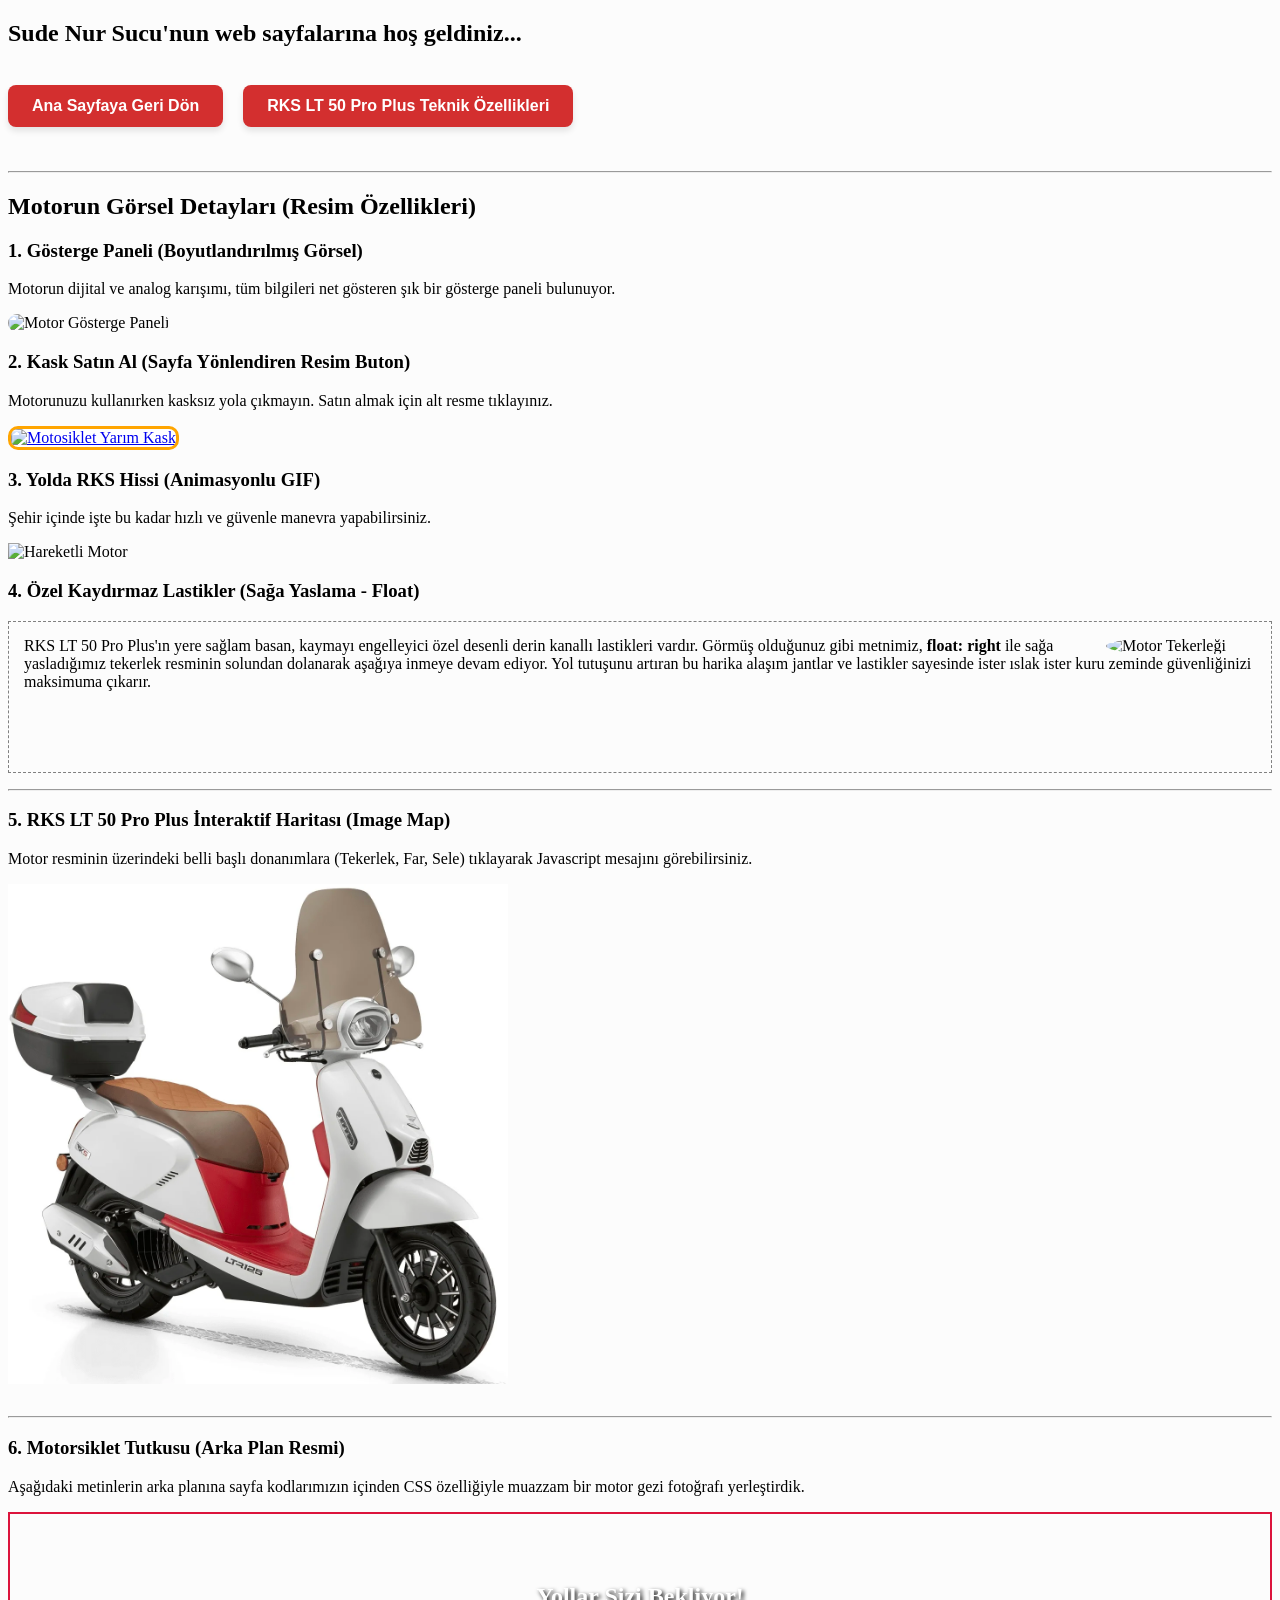
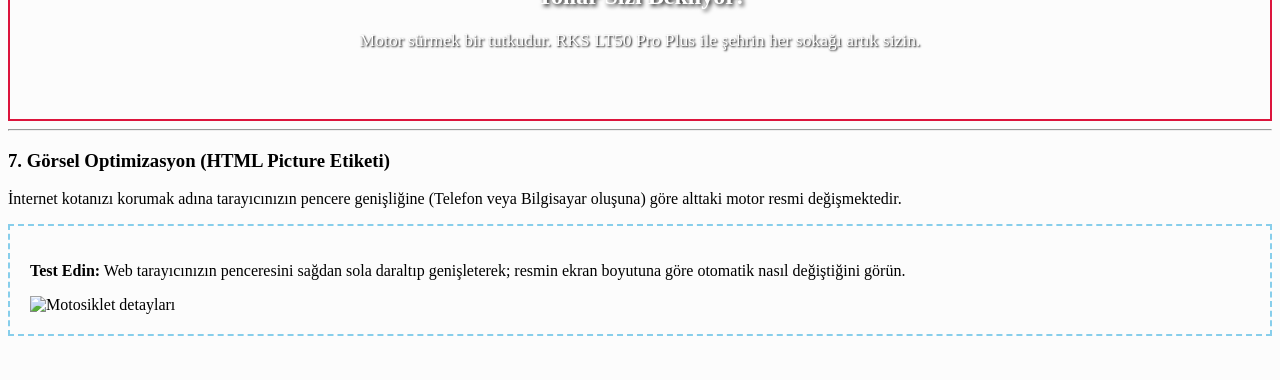
==== gorsel_inceleme.html @ bdb7a24f "Add files via upload" ====
<!DOCTYPE html>
<html lang="tr">
<head>
    <meta charset="UTF-8">
    <meta name="viewport" content="width=device-width, initial-scale=1.0">
    <title>Sude Nur Sucu - RKS Görsel Detaylar</title>
    <link rel="stylesheet" href="styles.css?v=2">
</head>
<body>

    <!-- Üst Yönlendirmeler -->
    <h2>Sude Nur Sucu'nun web sayfalarına hoş geldiniz...</h2>
    <br>
    
    <a href="index.html" class="modern-btn">Ana Sayfaya Geri Dön</a>
    &nbsp;&nbsp;&nbsp;
    <a href="teknik_ozellikler.html" class="modern-btn">RKS LT 50 Pro Plus Teknik Özellikleri</a>
    <br><br><br>
    <hr>

    <!-- GÖRSELLER REHBERİ (Motor Temalı) -->
    <h2>Motorun Görsel Detayları (Resim Özellikleri)</h2>
    
    <h3>1. Gösterge Paneli (Boyutlandırılmış Görsel)</h3>
    <p>Motorun dijital ve analog karışımı, tüm bilgileri net gösteren şık bir gösterge paneli bulunuyor.</p>
    <!-- Stil kodu ile resim boyutlandırma örneği -->
    <img src="https://images.unsplash.com/photo-1558981806-ec527fa84c39?ixlib=rb-1.2.1&auto=format&fit=crop&w=400&q=80" alt="Motor Gösterge Paneli" style="width:300px; height:180px; border-radius: 10px;">

    <h3>2. Kask Satın Al (Sayfa Yönlendiren Resim Buton)</h3>
    <p>Motorunuzu kullanırken kasksız yola çıkmayın. Satın almak için alt resme tıklayınız.</p>
    <a href="https://www.google.com/search?q=yar%C4%B1m+motosiklet+kask%C4%B1" target="_blank" title="Kask satın almak için tıklayın">
        <img src="https://upload.wikimedia.org/wikipedia/commons/thumb/d/db/Motorcycle_helmet_Black.jpg/320px-Motorcycle_helmet_Black.jpg" alt="Motosiklet Yarım Kask" style="width:120px; height:120px; border: 3px solid orange; object-fit: cover; border-radius: 10px; background-color: white;">
    </a>

    <h3>3. Yolda RKS Hissi (Animasyonlu GIF)</h3>
    <p>Şehir içinde işte bu kadar hızlı ve güvenle manevra yapabilirsiniz.</p>
    <!-- Harici bir kaynaktan (Giphy vs.) Motor GIF i ekleme örneği -->
    <img src="https://media.giphy.com/media/l1Aswx03WbLDf9kYw/giphy.gif" alt="Hareketli Motor" style="width:200px;">

    <h3>4. Özel Kaydırmaz Lastikler (Sağa Yaslama - Float)</h3>
    <p style="border: 1px dashed gray; padding: 15px; overflow: auto; min-height: 120px;">
        <!-- Resmi sağa float komutu ile yaslama örneği -->
        <img src="https://images.unsplash.com/photo-1621007947382-bb3c3994e3fb?auto=format&fit=crop&w=150&q=80" alt="Motor Tekerleği" style="float:right; width:150px; margin-left:15px; border-radius: 50%;">
        RKS LT 50 Pro Plus'ın yere sağlam basan, kaymayı engelleyici özel desenli derin kanallı lastikleri vardır. Görmüş olduğunuz gibi metnimiz, <b>float: right</b> ile sağa yasladığımız tekerlek resminin solundan dolanarak aşağıya inmeye devam ediyor. Yol tutuşunu artıran bu harika alaşım jantlar ve lastikler sayesinde ister ıslak ister kuru zeminde güvenliğinizi maksimuma çıkarır.
    </p>

    <hr>

    <h3>5. RKS LT 50 Pro Plus İnteraktif Haritası (Image Map)</h3>
    <p>Motor resminin üzerindeki belli başlı donanımlara (Tekerlek, Far, Sele) tıklayarak Javascript mesajını görebilirsiniz.</p>
    
    <!-- Resim Haritası Kullanımı -->
    <img src="rkslt50proplus.jpg.webp" alt="RKS LT50 Pro Plus" usemap="#motorharitasi" style="width:500px; height:auto; margin-bottom: 20px;">
    
    <map name="motorharitasi">
        <!-- Motorun ön teker tahmini bölgesine tıklama alanı (Daire) -->
        <area shape="circle" coords="120,380,50" alt="Ön Teker" href="javascript:void(0);" onclick="alert('Güçlü disk frenlere ve yol tutuşuna sahip alaşım jantlı ön teker!');" title="Ön Tekeri İncele">
        <!-- Motorun Far tahmini bölgesine tıklama alanı (Dikdörtgen)-->
        <area shape="rect" coords="150,50,250,150" alt="Ön Far" href="javascript:void(0);" onclick="alert('Geceyi gündüze çeviren düşük tüketimli LED Ön Far takımı!');" title="LED Far">
        <!-- Sele/Koltuk tahmini bölgesine tıklama (Dikdörtgen) -->
        <area shape="rect" coords="250,180,450,250" alt="Sele" href="javascript:void(0);" onclick="alert('İsteğe bağlı portbagaj takılabilen ekstra konforlu geniş sele!');" title="Sele Konforu">
    </map>

    <br>
    
    <hr>
    
    <h3>6. Motorsiklet Tutkusu (Arka Plan Resmi)</h3>
    <p>Aşağıdaki metinlerin arka planına sayfa kodlarımızın içinden CSS özelliğiyle muazzam bir motor gezi fotoğrafı yerleştirdik.</p>
    <!-- Background Image Kullanım Örneği -->
    <div style="background-image: url('https://images.unsplash.com/photo-1558980394-0a06c4631733?auto=format&fit=crop&w=800&q=80'); background-repeat: no-repeat; background-size: cover; color: white; padding: 50px; text-align: center; border: 2px solid crimson;">
        <h2 style="text-shadow: 2px 2px 4px #000000;">Yollar Sizi Bekliyor!</h2>
        <p style="text-shadow: 1px 1px 2px #000000; font-size: 110%;">Motor sürmek bir tutkudur. RKS LT50 Pro Plus ile şehrin her sokağı artık sizin.</p>
    </div>

    <hr>
    
    <h3>7. Görsel Optimizasyon (HTML Picture Etiketi)</h3>
    <p>İnternet kotanızı korumak adına tarayıcınızın pencere genişliğine (Telefon veya Bilgisayar oluşuna) göre alttaki motor resmi değişmektedir.</p>
    <div style="border: 2px dashed skyblue; padding: 20px;">
        <p><b>Test Edin:</b> Web tarayıcınızın penceresini sağdan sola daraltıp genişleterek; resmin ekran boyutuna göre otomatik nasıl değiştiğini görün.</p>
        <picture>
            <!-- Ekran büyükse (Masaüstü): Manzara içinde Motor -->
            <source media="(min-width: 650px)" srcset="https://images.unsplash.com/photo-1558980394-0a06c4631733?auto=format&fit=crop&w=600&q=80">
            <!-- Ekran orta boydaysa (Tablet): Yakın çekim kasklı motorcu -->
            <source media="(min-width: 465px)" srcset="https://images.unsplash.com/photo-1533090161767-e6ffed986c88?auto=format&fit=crop&w=400&q=80">
            <!-- Çok dar ekran (Telefonsa): Motor Göstergesi resmi çıkar -->
            <img src="https://images.unsplash.com/photo-1558981806-ec527fa84c39?auto=format&fit=crop&w=250&q=80" alt="Motosiklet detayları" style="width:auto; max-width:100%;">
        </picture>
    </div>

    <br><br>

</body>
</html>
---- styles.css ----
/* Bu dosya sitenin Harici (External) CSS dosyasıdır. */

/* Siteye genel kurallar buradan verilir, o yüzden diğer sayfalara da bu dosyayı bağladığımızda hepsinin tasarımı aynı olur. */
body {
    /* İstersen bütün arka planı buradan değiştirebilirsin. Şimdilik sitemizin arka planı çok uçuk bir gri olacak. */
    background-color: #fcfcfc; 
}

/* Bu sınıfa sahip kutuların etrafına boşluk (margin), iç boşluk (padding) ve kalınlık (bold) vs. ekledik */
.css-kutu-ornek {
    border: 2px solid DodgerBlue;  /* Kutuya 2 piksel kalınlığında düz ve mavi bir çerçeve çiztik */
    padding: 30px;                 /* Çerçeve çizgisi ile içerideki yazı arasında 30 piksellik bir (İç Boşluk) yarattık */
    margin: 50px;                  /* Kutumuzun dışındaki diğer elemanlardan (paragraflar veya duvarlardan) 50 piksel (Dış Boşluk) bıraktık */
    background-color: AliceBlue;   /* Sadece bu kutucuğun arkaplan rengi çok açık bir mavi oldu */
    font-family: Arial, Helvetica, sans-serif; /* Bu kutudaki yazı fontu Arial şekline dönüşsün */
}

/* Sitemizdeki özel bağlantı metinlerinin genel renklerini belirleyelim */
.ozel-baglanti:link {
    color: green;
    background-color: transparent;
    text-decoration: none;
}

.ozel-baglanti:visited {
    color: pink;
    background-color: transparent;
    text-decoration: none;
}

.ozel-baglanti:hover {
    color: red;
    background-color: transparent;
    text-decoration: underline;
}

.ozel-baglanti:active {
    color: yellow;
    background-color: transparent;
    text-decoration: underline;
}

/* Sitemizde buton gibi görünen bir bağlantı tasarlayalım */
.baglanti-butonu {
    background-color: #f44336;
    color: white;
    padding: 15px 25px;
    text-align: center;
    text-decoration: none; /* Alt çizgiyi kaldırdık */
    display: inline-block;
}

.baglanti-butonu:hover, .baglanti-butonu:active {
    background-color: red;
}

/* Modern Buton Tasarımları (RKS Kırmızısı) */
.modern-btn {
    background-color: #d32f2f;
    color: white !important;
    padding: 12px 24px;
    text-align: center;
    text-decoration: none !important;
    display: inline-block;
    font-size: 16px;
    font-family: Arial, sans-serif;
    font-weight: bold;
    border-radius: 8px;
    transition: 0.3s;
    box-shadow: 0 4px 6px rgba(0,0,0,0.1);
}

.modern-btn:hover {
    background-color: #b71c1c;
    transform: translateY(-2px);
    box-shadow: 0 6px 8px rgba(0,0,0,0.2);
}

.iletisim-btn {
    background-color: #1976d2; /* Mavi Tonu */
}

.iletisim-btn:hover {
    background-color: #1565c0;
}
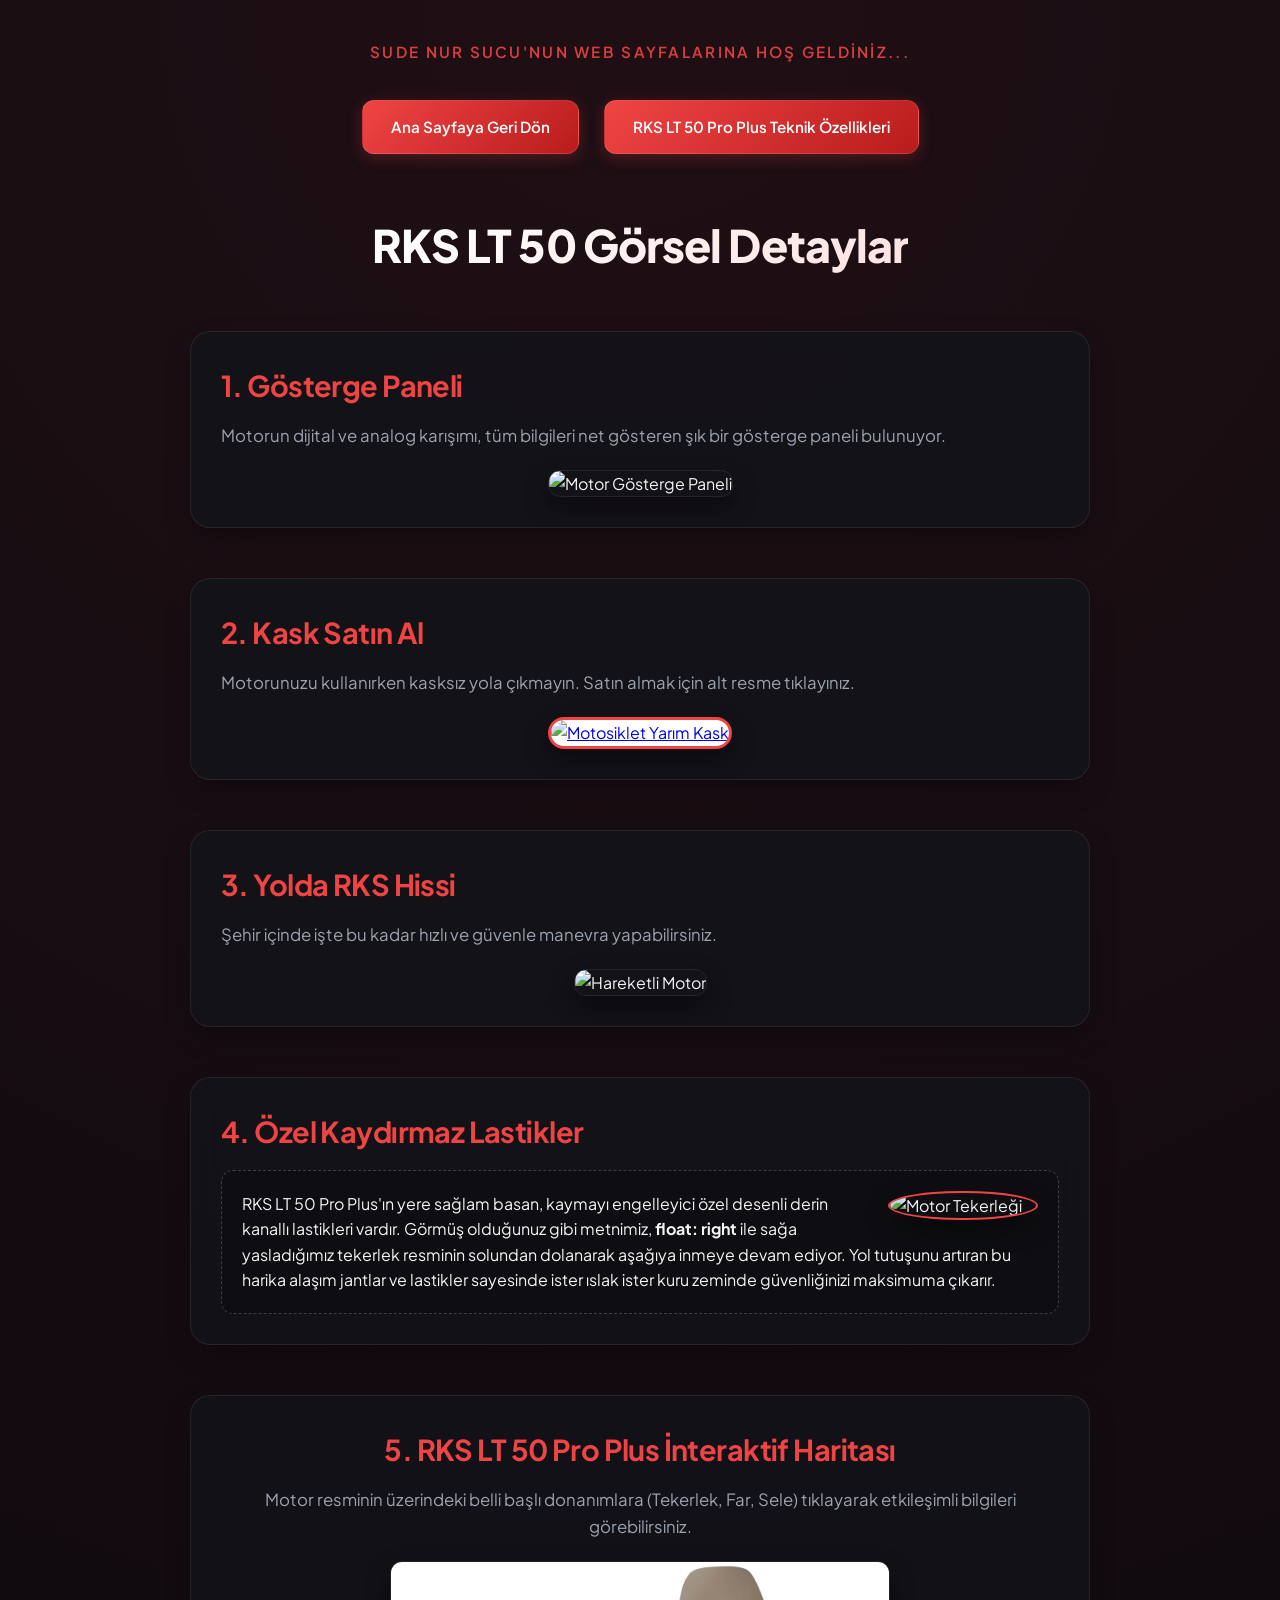
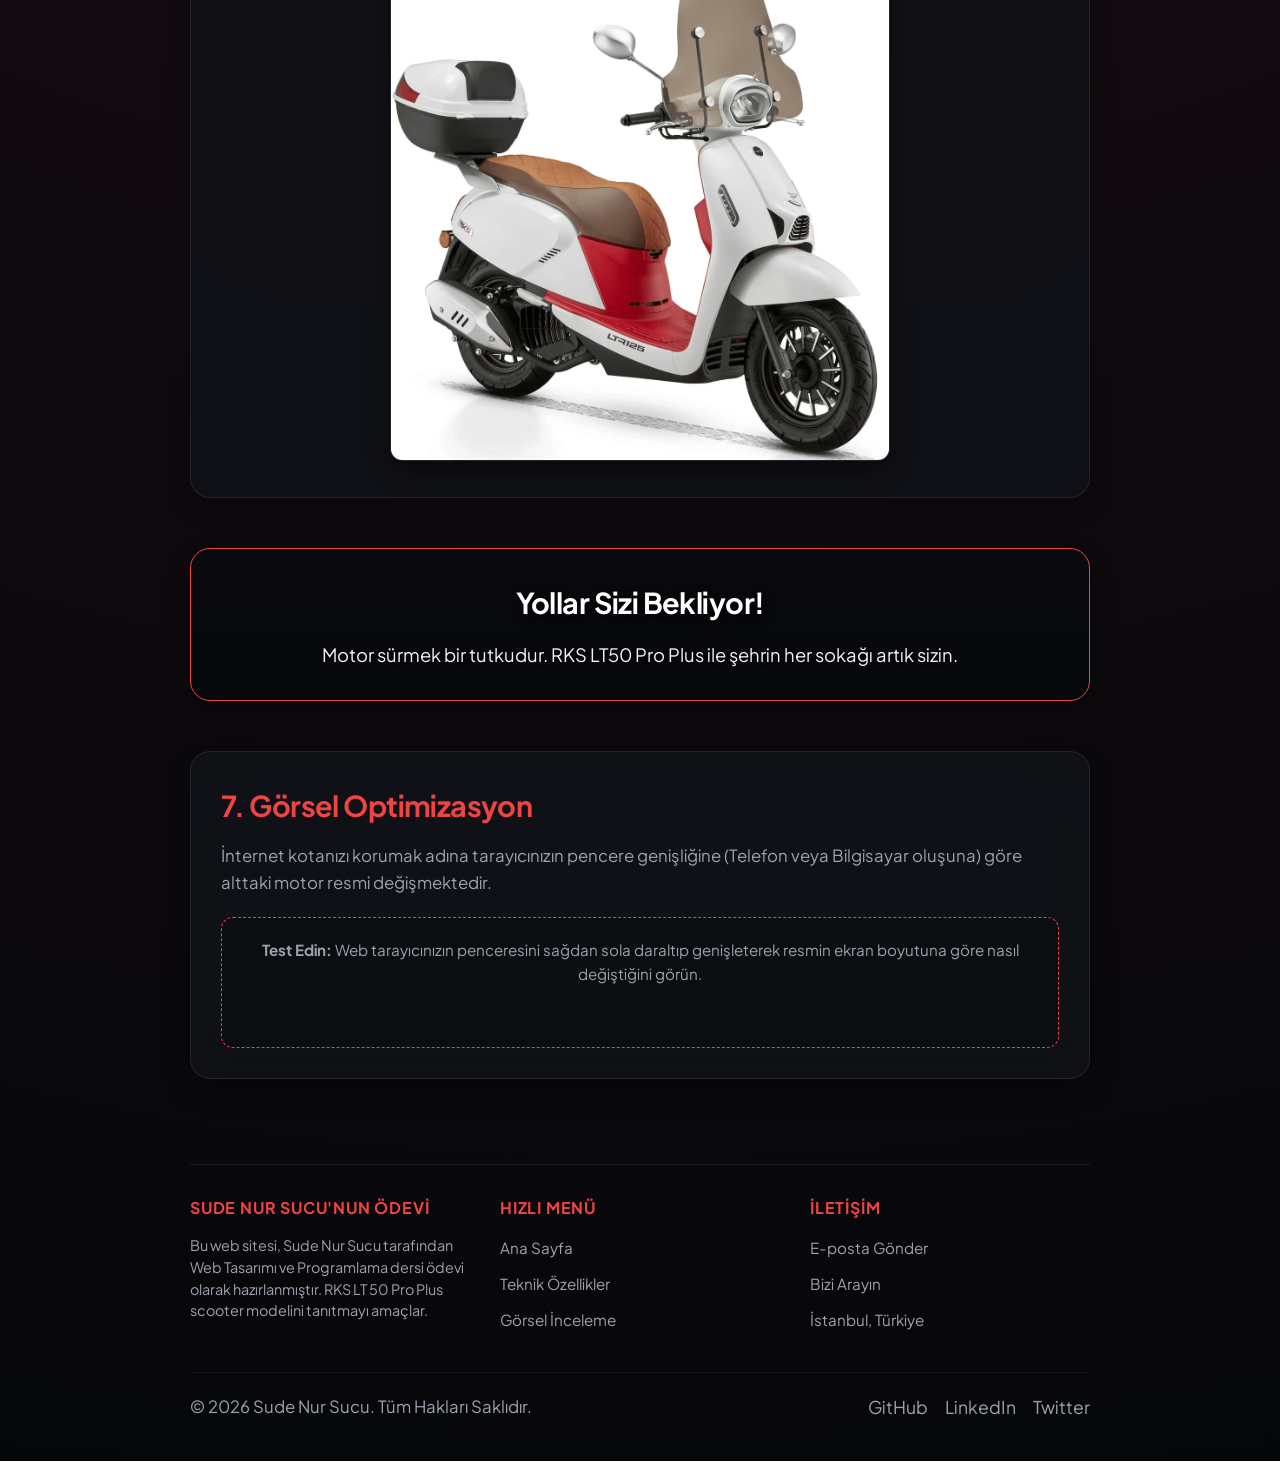
==== commit c8336fcd: "Add files via upload" ====
--- a/gorsel_inceleme.html
+++ b/gorsel_inceleme.html
@@ -1,95 +1,160 @@
 <!DOCTYPE html>
 <html lang="tr">
+
 <head>
     <meta charset="UTF-8">
     <meta name="viewport" content="width=device-width, initial-scale=1.0">
     <title>Sude Nur Sucu - RKS Görsel Detaylar</title>
-    <link rel="stylesheet" href="styles.css?v=2">
+    <link rel="stylesheet" href="styles.css?v=3">
 </head>
+
 <body>
 
     <!-- Üst Yönlendirmeler -->
-    <h2>Sude Nur Sucu'nun web sayfalarına hoş geldiniz...</h2>
+    <div class="header-welcome">Sude Nur Sucu'nun web sayfalarına hoş geldiniz...</div>
     <br>
-    
-    <a href="index.html" class="modern-btn">Ana Sayfaya Geri Dön</a>
-    &nbsp;&nbsp;&nbsp;
-    <a href="teknik_ozellikler.html" class="modern-btn">RKS LT 50 Pro Plus Teknik Özellikleri</a>
-    <br><br><br>
-    <hr>
 
-    <!-- GÖRSELLER REHBERİ (Motor Temalı) -->
-    <h2>Motorun Görsel Detayları (Resim Özellikleri)</h2>
-    
-    <h3>1. Gösterge Paneli (Boyutlandırılmış Görsel)</h3>
-    <p>Motorun dijital ve analog karışımı, tüm bilgileri net gösteren şık bir gösterge paneli bulunuyor.</p>
-    <!-- Stil kodu ile resim boyutlandırma örneği -->
-    <img src="https://images.unsplash.com/photo-1558981806-ec527fa84c39?ixlib=rb-1.2.1&auto=format&fit=crop&w=400&q=80" alt="Motor Gösterge Paneli" style="width:300px; height:180px; border-radius: 10px;">
-
-    <h3>2. Kask Satın Al (Sayfa Yönlendiren Resim Buton)</h3>
-    <p>Motorunuzu kullanırken kasksız yola çıkmayın. Satın almak için alt resme tıklayınız.</p>
-    <a href="https://www.google.com/search?q=yar%C4%B1m+motosiklet+kask%C4%B1" target="_blank" title="Kask satın almak için tıklayın">
-        <img src="https://upload.wikimedia.org/wikipedia/commons/thumb/d/db/Motorcycle_helmet_Black.jpg/320px-Motorcycle_helmet_Black.jpg" alt="Motosiklet Yarım Kask" style="width:120px; height:120px; border: 3px solid orange; object-fit: cover; border-radius: 10px; background-color: white;">
-    </a>
-
-    <h3>3. Yolda RKS Hissi (Animasyonlu GIF)</h3>
-    <p>Şehir içinde işte bu kadar hızlı ve güvenle manevra yapabilirsiniz.</p>
-    <!-- Harici bir kaynaktan (Giphy vs.) Motor GIF i ekleme örneği -->
-    <img src="https://media.giphy.com/media/l1Aswx03WbLDf9kYw/giphy.gif" alt="Hareketli Motor" style="width:200px;">
-
-    <h3>4. Özel Kaydırmaz Lastikler (Sağa Yaslama - Float)</h3>
-    <p style="border: 1px dashed gray; padding: 15px; overflow: auto; min-height: 120px;">
-        <!-- Resmi sağa float komutu ile yaslama örneği -->
-        <img src="https://images.unsplash.com/photo-1621007947382-bb3c3994e3fb?auto=format&fit=crop&w=150&q=80" alt="Motor Tekerleği" style="float:right; width:150px; margin-left:15px; border-radius: 50%;">
-        RKS LT 50 Pro Plus'ın yere sağlam basan, kaymayı engelleyici özel desenli derin kanallı lastikleri vardır. Görmüş olduğunuz gibi metnimiz, <b>float: right</b> ile sağa yasladığımız tekerlek resminin solundan dolanarak aşağıya inmeye devam ediyor. Yol tutuşunu artıran bu harika alaşım jantlar ve lastikler sayesinde ister ıslak ister kuru zeminde güvenliğinizi maksimuma çıkarır.
-    </p>
-
-    <hr>
-
-    <h3>5. RKS LT 50 Pro Plus İnteraktif Haritası (Image Map)</h3>
-    <p>Motor resminin üzerindeki belli başlı donanımlara (Tekerlek, Far, Sele) tıklayarak Javascript mesajını görebilirsiniz.</p>
-    
-    <!-- Resim Haritası Kullanımı -->
-    <img src="rkslt50proplus.jpg.webp" alt="RKS LT50 Pro Plus" usemap="#motorharitasi" style="width:500px; height:auto; margin-bottom: 20px;">
-    
-    <map name="motorharitasi">
-        <!-- Motorun ön teker tahmini bölgesine tıklama alanı (Daire) -->
-        <area shape="circle" coords="120,380,50" alt="Ön Teker" href="javascript:void(0);" onclick="alert('Güçlü disk frenlere ve yol tutuşuna sahip alaşım jantlı ön teker!');" title="Ön Tekeri İncele">
-        <!-- Motorun Far tahmini bölgesine tıklama alanı (Dikdörtgen)-->
-        <area shape="rect" coords="150,50,250,150" alt="Ön Far" href="javascript:void(0);" onclick="alert('Geceyi gündüze çeviren düşük tüketimli LED Ön Far takımı!');" title="LED Far">
-        <!-- Sele/Koltuk tahmini bölgesine tıklama (Dikdörtgen) -->
-        <area shape="rect" coords="250,180,450,250" alt="Sele" href="javascript:void(0);" onclick="alert('İsteğe bağlı portbagaj takılabilen ekstra konforlu geniş sele!');" title="Sele Konforu">
-    </map>
-
-    <br>
-    
-    <hr>
-    
-    <h3>6. Motorsiklet Tutkusu (Arka Plan Resmi)</h3>
-    <p>Aşağıdaki metinlerin arka planına sayfa kodlarımızın içinden CSS özelliğiyle muazzam bir motor gezi fotoğrafı yerleştirdik.</p>
-    <!-- Background Image Kullanım Örneği -->
-    <div style="background-image: url('https://images.unsplash.com/photo-1558980394-0a06c4631733?auto=format&fit=crop&w=800&q=80'); background-repeat: no-repeat; background-size: cover; color: white; padding: 50px; text-align: center; border: 2px solid crimson;">
-        <h2 style="text-shadow: 2px 2px 4px #000000;">Yollar Sizi Bekliyor!</h2>
-        <p style="text-shadow: 1px 1px 2px #000000; font-size: 110%;">Motor sürmek bir tutkudur. RKS LT50 Pro Plus ile şehrin her sokağı artık sizin.</p>
+    <div class="nav-container">
+        <a href="index.html" class="modern-btn">Ana Sayfaya Geri Dön</a>
+        <a href="teknik_ozellikler.html" class="modern-btn">RKS LT 50 Pro Plus Teknik Özellikleri</a>
     </div>
 
-    <hr>
-    
-    <h3>7. Görsel Optimizasyon (HTML Picture Etiketi)</h3>
-    <p>İnternet kotanızı korumak adına tarayıcınızın pencere genişliğine (Telefon veya Bilgisayar oluşuna) göre alttaki motor resmi değişmektedir.</p>
-    <div style="border: 2px dashed skyblue; padding: 20px;">
-        <p><b>Test Edin:</b> Web tarayıcınızın penceresini sağdan sola daraltıp genişleterek; resmin ekran boyutuna göre otomatik nasıl değiştiğini görün.</p>
-        <picture>
-            <!-- Ekran büyükse (Masaüstü): Manzara içinde Motor -->
-            <source media="(min-width: 650px)" srcset="https://images.unsplash.com/photo-1558980394-0a06c4631733?auto=format&fit=crop&w=600&q=80">
-            <!-- Ekran orta boydaysa (Tablet): Yakın çekim kasklı motorcu -->
-            <source media="(min-width: 465px)" srcset="https://images.unsplash.com/photo-1533090161767-e6ffed986c88?auto=format&fit=crop&w=400&q=80">
-            <!-- Çok dar ekran (Telefonsa): Motor Göstergesi resmi çıkar -->
-            <img src="https://images.unsplash.com/photo-1558981806-ec527fa84c39?auto=format&fit=crop&w=250&q=80" alt="Motosiklet detayları" style="width:auto; max-width:100%;">
-        </picture>
+    <h1 style="text-align: center;">RKS LT 50 Görsel Detaylar</h1>
+
+    <!-- 1. Gösterge Paneli -->
+    <div class="content-box">
+        <h2>1. Gösterge Paneli</h2>
+        <p>Motorun dijital ve analog karışımı, tüm bilgileri net gösteren şık bir gösterge paneli bulunuyor.</p>
+        <div style="text-align: center; margin-top: 15px;">
+            <img src="https://images.unsplash.com/photo-1558981806-ec527fa84c39?ixlib=rb-1.2.1&auto=format&fit=crop&w=400&q=80"
+                alt="Motor Gösterge Paneli" style="width: 100%; max-width: 400px; height: auto; border-radius: 12px;">
+        </div>
     </div>
 
-    <br><br>
+    <!-- 2. Kask Satın Al -->
+    <div class="content-box">
+        <h2>2. Kask Satın Al</h2>
+        <p>Motorunuzu kullanırken kasksız yola çıkmayın. Satın almak için alt resme tıklayınız.</p>
+        <div style="text-align: center; margin-top: 15px;">
+            <a href="https://www.google.com/search?q=yar%C4%B1m+motosiklet+kask%C4%B1" target="_blank"
+                title="Kask satın almak için tıklayın">
+                <img src="https://upload.wikimedia.org/wikipedia/commons/thumb/d/db/Motorcycle_helmet_Black.jpg/320px-Motorcycle_helmet_Black.jpg"
+                    alt="Motosiklet Yarım Kask"
+                    style="width: 120px; height: 120px; border: 3px solid var(--primary-color); object-fit: cover; border-radius: 16px; background-color: white;">
+            </a>
+        </div>
+    </div>
+
+    <!-- 3. Yolda RKS Hissi -->
+    <div class="content-box">
+        <h2>3. Yolda RKS Hissi</h2>
+        <p>Şehir içinde işte bu kadar hızlı ve güvenle manevra yapabilirsiniz.</p>
+        <div style="text-align: center; margin-top: 15px;">
+            <img src="https://media.giphy.com/media/l1Aswx03WbLDf9kYw/giphy.gif" alt="Hareketli Motor" 
+                 style="width: 100%; max-width: 300px; border-radius: 12px;">
+        </div>
+    </div>
+
+    <!-- 4. Özel Kaydırmaz Lastikler -->
+    <div class="content-box">
+        <h2>4. Özel Kaydırmaz Lastikler</h2>
+        <div class="float-box" style="border: 1px dashed rgba(255,255,255,0.2); padding: 20px; border-radius: 12px; background: rgba(0,0,0,0.2);">
+            <!-- Resmi sağa float komutu ile yaslama örneği -->
+            <img src="https://images.unsplash.com/photo-1621007947382-bb3c3994e3fb?auto=format&fit=crop&w=150&q=80"
+                alt="Motor Tekerleği" style="width: 150px; border-radius: 50%;">
+            RKS LT 50 Pro Plus'ın yere sağlam basan, kaymayı engelleyici özel desenli derin kanallı lastikleri vardır.
+            Görmüş olduğunuz gibi metnimiz, <b>float: right</b> ile sağa yasladığımız tekerlek resminin solundan dolanarak
+            aşağıya inmeye devam ediyor. Yol tutuşunu artıran bu harika alaşım jantlar ve lastikler sayesinde ister ıslak
+            ister kuru zeminde güvenliğinizi maksimuma çıkarır.
+        </div>
+    </div>
+
+    <!-- 5. RKS LT 50 Pro Plus İnteraktif Haritası -->
+    <div class="content-box center-card">
+        <h2>5. RKS LT 50 Pro Plus İnteraktif Haritası</h2>
+        <p>Motor resminin üzerindeki belli başlı donanımlara (Tekerlek, Far, Sele) tıklayarak etkileşimli bilgileri görebilirsiniz.</p>
+
+        <!-- Resim Haritası Kullanımı -->
+        <div style="display: inline-block; position: relative;">
+            <img src="rkslt50proplus.jpg.webp" alt="RKS LT50 Pro Plus" usemap="#motorharitasi"
+                style="width: 100%; max-width: 500px; height: auto; border-radius: 12px;">
+        </div>
+
+        <map name="motorharitasi">
+            <!-- Motorun ön teker tahmini bölgesine tıklama alanı (Daire) -->
+            <area shape="circle" coords="120,380,50" alt="Ön Teker" href="javascript:void(0);"
+                onclick="alert('Güçlü disk frenlere ve yol tutuşuna sahip alaşım jantlı ön teker!');"
+                title="Ön Tekeri İncele">
+            <!-- Motorun Far tahmini bölgesine tıklama alanı (Dikdörtgen)-->
+            <area shape="rect" coords="150,50,250,150" alt="Ön Far" href="javascript:void(0);"
+                onclick="alert('Geceyi gündüze çeviren düşük tüketimli LED Ön Far takımı!');" title="LED Far">
+            <!-- Sele/Koltuk tahmini bölgesine tıklama (Dikdörtgen) -->
+            <area shape="rect" coords="250,180,450,250" alt="Sele" href="javascript:void(0);"
+                onclick="alert('İsteğe bağlı portbagaj takılabilen ekstra konforlu geniş sele!');" title="Sele Konforu">
+        </map>
+    </div>
+
+    <!-- 6. Motorsiklet Tutkusu (Arka Plan Resmi) -->
+    <div class="content-box center-card" 
+         style="background-image: linear-gradient(rgba(6,7,10,0.65), rgba(6,7,10,0.85)), url('https://images.unsplash.com/photo-1558980394-0a06c4631733?auto=format&fit=crop&w=800&q=80'); background-repeat: no-repeat; background-position: center; background-size: cover; border: 1px solid var(--primary-color);">
+        <h2 style="text-shadow: 2px 2px 8px #000000; color: #ffffff;">Yollar Sizi Bekliyor!</h2>
+        <p style="text-shadow: 1px 1px 4px #000000; font-size: 1.15rem; color: #f3f4f6; margin-bottom: 0;">Motor sürmek bir tutkudur. RKS LT50 Pro Plus ile şehrin her sokağı artık sizin.</p>
+    </div>
+
+    <!-- 7. Görsel Optimizasyon -->
+    <div class="content-box">
+        <h2>7. Görsel Optimizasyon</h2>
+        <p>İnternet kotanızı korumak adına tarayıcınızın pencere genişliğine (Telefon veya Bilgisayar oluşuna) göre alttaki motor resmi değişmektedir.</p>
+        <div style="border: 1px dashed var(--primary-color); padding: 20px; border-radius: 12px; background: rgba(0,0,0,0.2); text-align: center;">
+            <p style="font-size: 0.95rem; margin-bottom: 15px;"><b>Test Edin:</b> Web tarayıcınızın penceresini sağdan sola daraltıp genişleterek resmin ekran boyutuna göre nasıl değiştiğini görün.</p>
+            <picture>
+                <!-- Ekran büyükse (Masaüstü): Manzara içinde Motor -->
+                <source media="(min-width: 650px)"
+                    srcset="https://images.unsplash.com/photo-1558980394-0a06c4631733?auto=format&fit=crop&w=600&q=80">
+                <!-- Ekran orta boydaysa (Tablet): Yakın çekim kasklı motorcu -->
+                <source media="(min-width: 465px)"
+                    srcset="https://images.unsplash.com/photo-1533090161767-e6ffed986c88?auto=format&fit=crop&w=400&q=80">
+                <!-- Çok dar ekran (Telefonsa): Motor Göstergesi resmi çıkar -->
+                <img src="https://images.unsplash.com/photo-1558981806-ec527fa84c39?auto=format&fit=crop&w=250&q=80"
+                    alt="Motosiklet detayları" style="width: auto; max-width: 100%; border-radius: 8px;">
+            </picture>
+        </div>
+    </div>
+
+    <!-- Footer Section -->
+    <footer>
+        <div class="footer-grid">
+            <div class="footer-col">
+                <h4>Sude Nur Sucu'nun Ödevi</h4>
+                <p>Bu web sitesi, Sude Nur Sucu tarafından Web Tasarımı ve Programlama dersi ödevi olarak hazırlanmıştır. RKS LT 50 Pro Plus scooter modelini tanıtmayı amaçlar.</p>
+            </div>
+            <div class="footer-col">
+                <h4>Hızlı Menü</h4>
+                <ul>
+                    <li><a href="index.html">Ana Sayfa</a></li>
+                    <li><a href="teknik_ozellikler.html">Teknik Özellikler</a></li>
+                    <li><a href="gorsel_inceleme.html">Görsel İnceleme</a></li>
+                </ul>
+            </div>
+            <div class="footer-col">
+                <h4>İletişim</h4>
+                <ul>
+                    <li><a href="mailto:sudenursucu@ornek.com">E-posta Gönder</a></li>
+                    <li><a href="tel:+905555555555">Bizi Arayın</a></li>
+                    <li><span style="color: var(--text-secondary); font-size: 0.95rem;">İstanbul, Türkiye</span></li>
+                </ul>
+            </div>
+        </div>
+        <div class="footer-bottom">
+            <p>&copy; 2026 Sude Nur Sucu. Tüm Hakları Saklıdır.</p>
+            <div class="social-links">
+                <a href="https://github.com" target="_blank">GitHub</a>
+                <a href="https://linkedin.com" target="_blank">LinkedIn</a>
+                <a href="https://twitter.com" target="_blank">Twitter</a>
+            </div>
+        </div>
+    </footer>
 
 </body>
-</html>
+
+</html>
--- a/styles.css
+++ b/styles.css
@@ -1,85 +1,447 @@
-/* Bu dosya sitenin Harici (External) CSS dosyasıdır. */
-
-/* Siteye genel kurallar buradan verilir, o yüzden diğer sayfalara da bu dosyayı bağladığımızda hepsinin tasarımı aynı olur. */
+@import url('https://fonts.googleapis.com/css2?family=Plus+Jakarta+Sans:wght@300;400;500;600;700;800&display=swap');
+
+:root {
+    --bg-color: #06070a;
+    --card-bg: rgba(18, 20, 26, 0.75);
+    --border-color: rgba(255, 255, 255, 0.08);
+    --text-primary: #f3f4f6;
+    --text-secondary: #9ca3af;
+    --primary-color: #ef4444; /* RKS Kırmızısı */
+    --primary-hover: #dc2626;
+    --secondary-color: #2563eb; /* Mavi */
+    --secondary-hover: #1d4ed8;
+    --accent-glow: rgba(239, 68, 68, 0.15);
+}
+
+* {
+    box-sizing: border-box;
+    margin: 0;
+    padding: 0;
+}
+
 body {
-    /* İstersen bütün arka planı buradan değiştirebilirsin. Şimdilik sitemizin arka planı çok uçuk bir gri olacak. */
-    background-color: #fcfcfc; 
-}
-
-/* Bu sınıfa sahip kutuların etrafına boşluk (margin), iç boşluk (padding) ve kalınlık (bold) vs. ekledik */
-.css-kutu-ornek {
-    border: 2px solid DodgerBlue;  /* Kutuya 2 piksel kalınlığında düz ve mavi bir çerçeve çiztik */
-    padding: 30px;                 /* Çerçeve çizgisi ile içerideki yazı arasında 30 piksellik bir (İç Boşluk) yarattık */
-    margin: 50px;                  /* Kutumuzun dışındaki diğer elemanlardan (paragraflar veya duvarlardan) 50 piksel (Dış Boşluk) bıraktık */
-    background-color: AliceBlue;   /* Sadece bu kutucuğun arkaplan rengi çok açık bir mavi oldu */
-    font-family: Arial, Helvetica, sans-serif; /* Bu kutudaki yazı fontu Arial şekline dönüşsün */
-}
-
-/* Sitemizdeki özel bağlantı metinlerinin genel renklerini belirleyelim */
-.ozel-baglanti:link {
-    color: green;
-    background-color: transparent;
-    text-decoration: none;
-}
-
-.ozel-baglanti:visited {
-    color: pink;
-    background-color: transparent;
-    text-decoration: none;
-}
-
-.ozel-baglanti:hover {
-    color: red;
-    background-color: transparent;
-    text-decoration: underline;
-}
-
-.ozel-baglanti:active {
-    color: yellow;
-    background-color: transparent;
-    text-decoration: underline;
-}
-
-/* Sitemizde buton gibi görünen bir bağlantı tasarlayalım */
+    font-family: 'Plus Jakarta Sans', -apple-system, BlinkMacSystemFont, "Segoe UI", Roboto, Helvetica, Arial, sans-serif;
+    background: radial-gradient(circle at 50% 0%, #1f0f15 0%, #06070a 100%);
+    color: var(--text-primary);
+    min-height: 100vh;
+    display: flex;
+    flex-direction: column;
+    align-items: center;
+    padding: 40px 20px;
+    line-height: 1.6;
+    overflow-x: hidden;
+}
+
+/* Custom Scrollbar */
+::-webkit-scrollbar {
+    width: 8px;
+}
+::-webkit-scrollbar-track {
+    background: #06070a;
+}
+::-webkit-scrollbar-thumb {
+    background: #1f2937;
+    border-radius: 4px;
+}
+::-webkit-scrollbar-thumb:hover {
+    background: var(--primary-color);
+}
+
+/* Typography */
+h1, h2, h3, h4, h5, h6 {
+    font-weight: 700;
+    color: var(--text-primary);
+    margin-bottom: 15px;
+    letter-spacing: -0.02em;
+}
+
+h1 {
+    font-size: 2.8rem;
+    background: linear-gradient(135deg, #ffffff 0%, #fee2e2 100%);
+    -webkit-background-clip: text;
+    -webkit-text-fill-color: transparent;
+    margin-top: 10px;
+    margin-bottom: 25px;
+    font-weight: 800;
+}
+
+h2 {
+    font-size: 1.8rem;
+    color: var(--primary-color);
+}
+
+h3 {
+    font-size: 1.4rem;
+    color: var(--text-primary);
+    margin-top: 15px;
+}
+
+p {
+    color: var(--text-secondary);
+    font-size: 1.05rem;
+    margin-bottom: 20px;
+}
+
+/* Navigation / Header Area */
+.header-welcome {
+    font-size: 0.95rem;
+    text-transform: uppercase;
+    letter-spacing: 0.15em;
+    color: var(--primary-color);
+    margin-bottom: 5px;
+    font-weight: 600;
+    opacity: 0.9;
+}
+
+.nav-container {
+    display: flex;
+    justify-content: center;
+    gap: 15px;
+    flex-wrap: wrap;
+    margin-bottom: 40px;
+    width: 100%;
+    max-width: 900px;
+}
+
+/* Buttons */
+.modern-btn {
+    background: linear-gradient(135deg, var(--primary-color) 0%, #b91c1c 100%);
+    color: #ffffff !important;
+    padding: 14px 28px;
+    font-size: 0.95rem;
+    font-weight: 600;
+    text-decoration: none !important;
+    border-radius: 12px;
+    border: 1px solid rgba(255, 255, 255, 0.1);
+    cursor: pointer;
+    transition: all 0.3s cubic-bezier(0.4, 0, 0.2, 1);
+    box-shadow: 0 4px 15px rgba(239, 68, 68, 0.25);
+    display: inline-flex;
+    align-items: center;
+    justify-content: center;
+    gap: 8px;
+    margin: 5px;
+}
+
+.modern-btn:hover {
+    transform: translateY(-3px);
+    box-shadow: 0 8px 25px rgba(239, 68, 68, 0.45), 0 0 15px var(--accent-glow);
+    background: linear-gradient(135deg, #ff6b6b 0%, #dc2626 100%);
+}
+
+.modern-btn:active {
+    transform: translateY(-1px);
+}
+
+.iletisim-btn {
+    background: linear-gradient(135deg, var(--secondary-color) 0%, #1d4ed8 100%);
+    box-shadow: 0 4px 15px rgba(37, 99, 235, 0.25);
+}
+
+.iletisim-btn:hover {
+    background: linear-gradient(135deg, #60a5fa 0%, #1e40af 100%);
+    box-shadow: 0 8px 25px rgba(37, 99, 235, 0.45);
+}
+
+/* Eski Buton ve Örnek Kutu Stillerinin Korunarak Modernleştirilmesi */
 .baglanti-butonu {
-    background-color: #f44336;
-    color: white;
-    padding: 15px 25px;
-    text-align: center;
-    text-decoration: none; /* Alt çizgiyi kaldırdık */
-    display: inline-block;
-}
-
-.baglanti-butonu:hover, .baglanti-butonu:active {
-    background-color: red;
-}
-
-/* Modern Buton Tasarımları (RKS Kırmızısı) */
-.modern-btn {
-    background-color: #d32f2f;
+    background: linear-gradient(135deg, #f44336 0%, #d32f2f 100%);
     color: white !important;
-    padding: 12px 24px;
+    padding: 14px 28px;
     text-align: center;
     text-decoration: none !important;
     display: inline-block;
-    font-size: 16px;
-    font-family: Arial, sans-serif;
-    font-weight: bold;
-    border-radius: 8px;
-    transition: 0.3s;
-    box-shadow: 0 4px 6px rgba(0,0,0,0.1);
-}
-
-.modern-btn:hover {
-    background-color: #b71c1c;
+    border-radius: 12px;
+    font-weight: 600;
+    transition: all 0.3s ease;
+    box-shadow: 0 4px 12px rgba(244, 67, 54, 0.2);
+}
+
+.baglanti-butonu:hover, .baglanti-butonu:active {
+    background: linear-gradient(135deg, #ff5252 0%, #b71c1c 100%);
     transform: translateY(-2px);
-    box-shadow: 0 6px 8px rgba(0,0,0,0.2);
-}
-
-.iletisim-btn {
-    background-color: #1976d2; /* Mavi Tonu */
-}
-
-.iletisim-btn:hover {
-    background-color: #1565c0;
-}
+    box-shadow: 0 6px 18px rgba(244, 67, 54, 0.4);
+}
+
+.css-kutu-ornek {
+    border: 2px solid #ef4444;
+    padding: 30px;
+    margin: 25px auto;
+    width: 100%;
+    max-width: 900px;
+    background: rgba(239, 68, 68, 0.05);
+    backdrop-filter: blur(12px);
+    border-radius: 20px;
+    box-shadow: 0 8px 25px rgba(0, 0, 0, 0.4);
+    font-family: inherit;
+}
+
+/* Özel Bağlantı Stilleri (Hocanın İstediği Özelliklerin Korunması) */
+.ozel-baglanti:link {
+    color: #34d399; /* Yeşil ton */
+    background-color: transparent;
+    text-decoration: none;
+}
+
+.ozel-baglanti:visited {
+    color: #f472b6; /* Pembe ton */
+    background-color: transparent;
+    text-decoration: none;
+}
+
+.ozel-baglanti:hover {
+    color: #ef4444; /* Kırmızı ton */
+    background-color: transparent;
+    text-decoration: underline;
+}
+
+.ozel-baglanti:active {
+    color: #fbbf24; /* Sarı ton */
+    background-color: transparent;
+    text-decoration: underline;
+}
+
+/* Modern Card Layouts (Box'lar) */
+.content-box, .modern-card {
+    background: var(--card-bg);
+    backdrop-filter: blur(16px);
+    -webkit-backdrop-filter: blur(16px);
+    border: 1px solid var(--border-color);
+    border-radius: 20px;
+    padding: 30px;
+    margin: 25px auto;
+    width: 100%;
+    max-width: 900px;
+    box-shadow: 0 10px 30px -10px rgba(0, 0, 0, 0.5);
+    text-align: left;
+    transition: all 0.3s ease;
+}
+
+.content-box:hover, .modern-card:hover {
+    border-color: rgba(239, 68, 68, 0.3);
+    box-shadow: 0 15px 35px -10px rgba(0, 0, 0, 0.6), 0 0 15px rgba(239, 68, 68, 0.05);
+    transform: translateY(-2px);
+}
+
+.center-card {
+    text-align: center;
+}
+
+/* Images */
+img {
+    max-width: 100%;
+    height: auto;
+    border: 1px solid var(--border-color);
+    box-shadow: 0 10px 25px rgba(0,0,0,0.4);
+    transition: all 0.3s ease;
+}
+
+img:hover {
+    transform: scale(1.01);
+}
+
+/* Code block & Pre */
+pre {
+    background: #030712;
+    padding: 20px;
+    border-radius: 12px;
+    border: 1px solid var(--border-color);
+    font-family: 'Fira Code', monospace, Courier;
+    color: #fca5a5;
+    overflow-x: auto;
+    margin: 20px 0;
+    font-size: 0.95rem;
+}
+
+/* Blockquote */
+blockquote {
+    border-left: 4px solid var(--primary-color);
+    background: rgba(239, 68, 68, 0.05);
+    padding: 20px;
+    border-radius: 0 12px 12px 0;
+    margin: 20px 0;
+    font-style: italic;
+    color: var(--text-primary);
+}
+
+blockquote cite {
+    display: block;
+    margin-top: 10px;
+    font-size: 0.85rem;
+    color: var(--text-secondary);
+    font-style: normal;
+}
+
+q {
+    color: var(--primary-color);
+    font-style: italic;
+    font-weight: 500;
+}
+
+/* Text formatting tags */
+mark {
+    background-color: rgba(239, 68, 68, 0.25);
+    color: #f87171;
+    padding: 2px 6px;
+    border-radius: 4px;
+}
+
+del {
+    color: #ef4444;
+    text-decoration: line-through;
+}
+
+ins {
+    color: #10b981;
+    text-decoration: none;
+    border-bottom: 1px dashed #10b981;
+}
+
+small {
+    font-size: 0.85rem;
+    color: var(--text-secondary);
+}
+
+/* Float styling box */
+.float-box {
+    overflow: auto;
+    min-height: 120px;
+}
+
+.float-box img {
+    float: right;
+    margin-left: 20px;
+    margin-bottom: 10px;
+    border: 2px solid var(--primary-color);
+}
+
+/* Divider */
+hr {
+    border: 0;
+    height: 1px;
+    background: linear-gradient(to right, transparent, var(--border-color), transparent);
+    margin: 40px 0;
+}
+
+/* Footer Section */
+footer {
+    width: 100%;
+    max-width: 900px;
+    margin-top: 60px;
+    border-top: 1px solid var(--border-color);
+    padding-top: 30px;
+    text-align: center;
+}
+
+.footer-grid {
+    display: grid;
+    grid-template-columns: repeat(auto-fit, minmax(200px, 1fr));
+    gap: 30px;
+    text-align: left;
+    margin-bottom: 30px;
+}
+
+.footer-col h4 {
+    color: var(--primary-color);
+    font-size: 1rem;
+    margin-bottom: 15px;
+    text-transform: uppercase;
+    letter-spacing: 0.05em;
+}
+
+.footer-col ul {
+    list-style: none;
+}
+
+.footer-col ul li {
+    margin-bottom: 10px;
+}
+
+.footer-col ul li a {
+    color: var(--text-secondary);
+    text-decoration: none;
+    transition: color 0.2s ease;
+    font-size: 0.95rem;
+}
+
+.footer-col ul li a:hover {
+    color: var(--primary-color);
+}
+
+.footer-col p {
+    font-size: 0.9rem;
+    color: var(--text-secondary);
+    line-height: 1.5;
+}
+
+.footer-bottom {
+    border-top: 1px solid rgba(255, 255, 255, 0.05);
+    padding-top: 20px;
+    color: var(--text-secondary);
+    font-size: 0.85rem;
+    display: flex;
+    justify-content: space-between;
+    align-items: center;
+    flex-wrap: wrap;
+    gap: 15px;
+}
+
+.footer-bottom p {
+    margin-bottom: 0;
+}
+
+.social-links a {
+    color: var(--text-secondary);
+    text-decoration: none;
+    margin-left: 15px;
+    font-size: 1.1rem;
+    transition: color 0.2s ease;
+}
+
+.social-links a:hover {
+    color: var(--primary-color);
+}
+
+/* Responsive elements */
+@media (max-width: 768px) {
+    body {
+        padding: 20px 15px;
+    }
+    
+    h1 {
+        font-size: 2.2rem;
+    }
+    
+    .nav-container {
+        flex-direction: column;
+        gap: 10px;
+    }
+    
+    .modern-btn {
+        width: 100%;
+        margin: 5px 0;
+    }
+    
+    .content-box, .modern-card {
+        padding: 20px;
+    }
+    
+    .footer-grid {
+        grid-template-columns: 1fr;
+        text-align: center;
+    }
+    
+    .footer-col h4 {
+        margin-top: 15px;
+        text-align: center;
+    }
+    
+    .footer-col ul {
+        text-align: center;
+    }
+    
+    .footer-bottom {
+        flex-direction: column;
+        text-align: center;
+    }
+}
